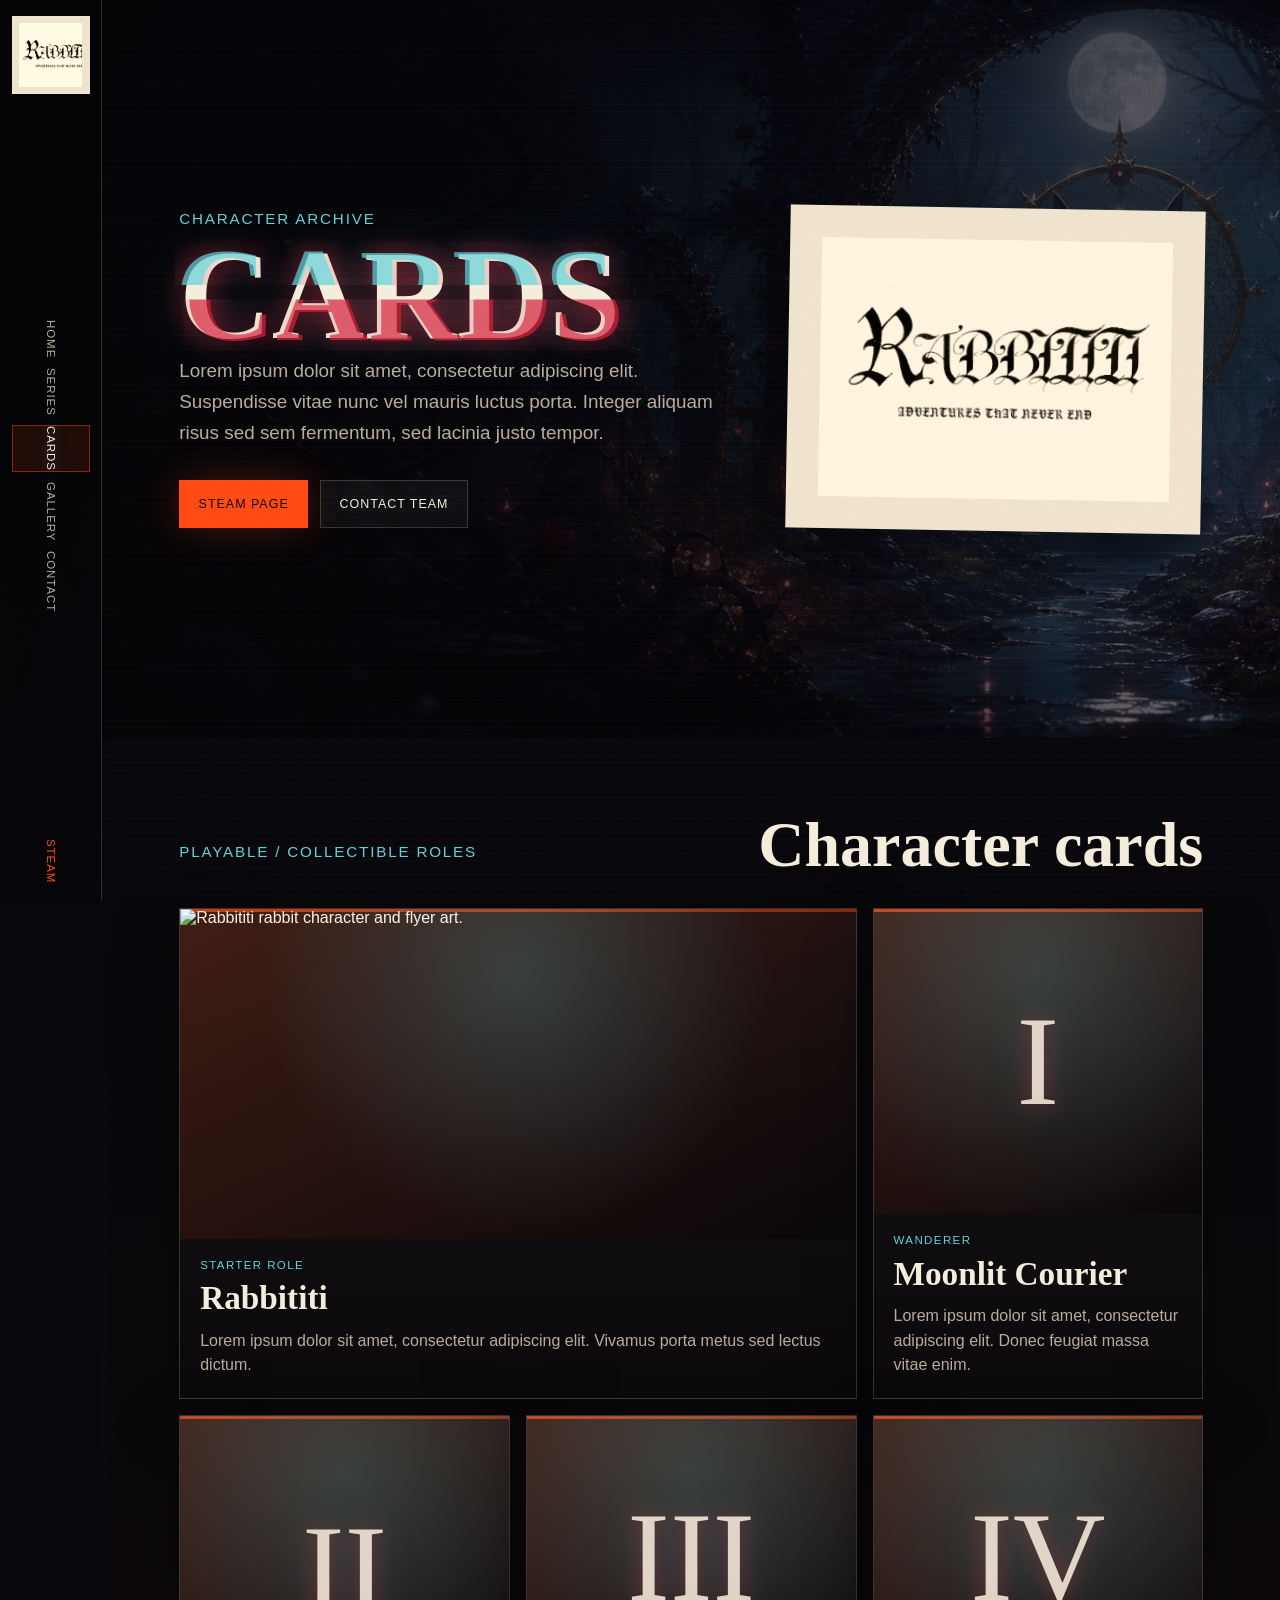
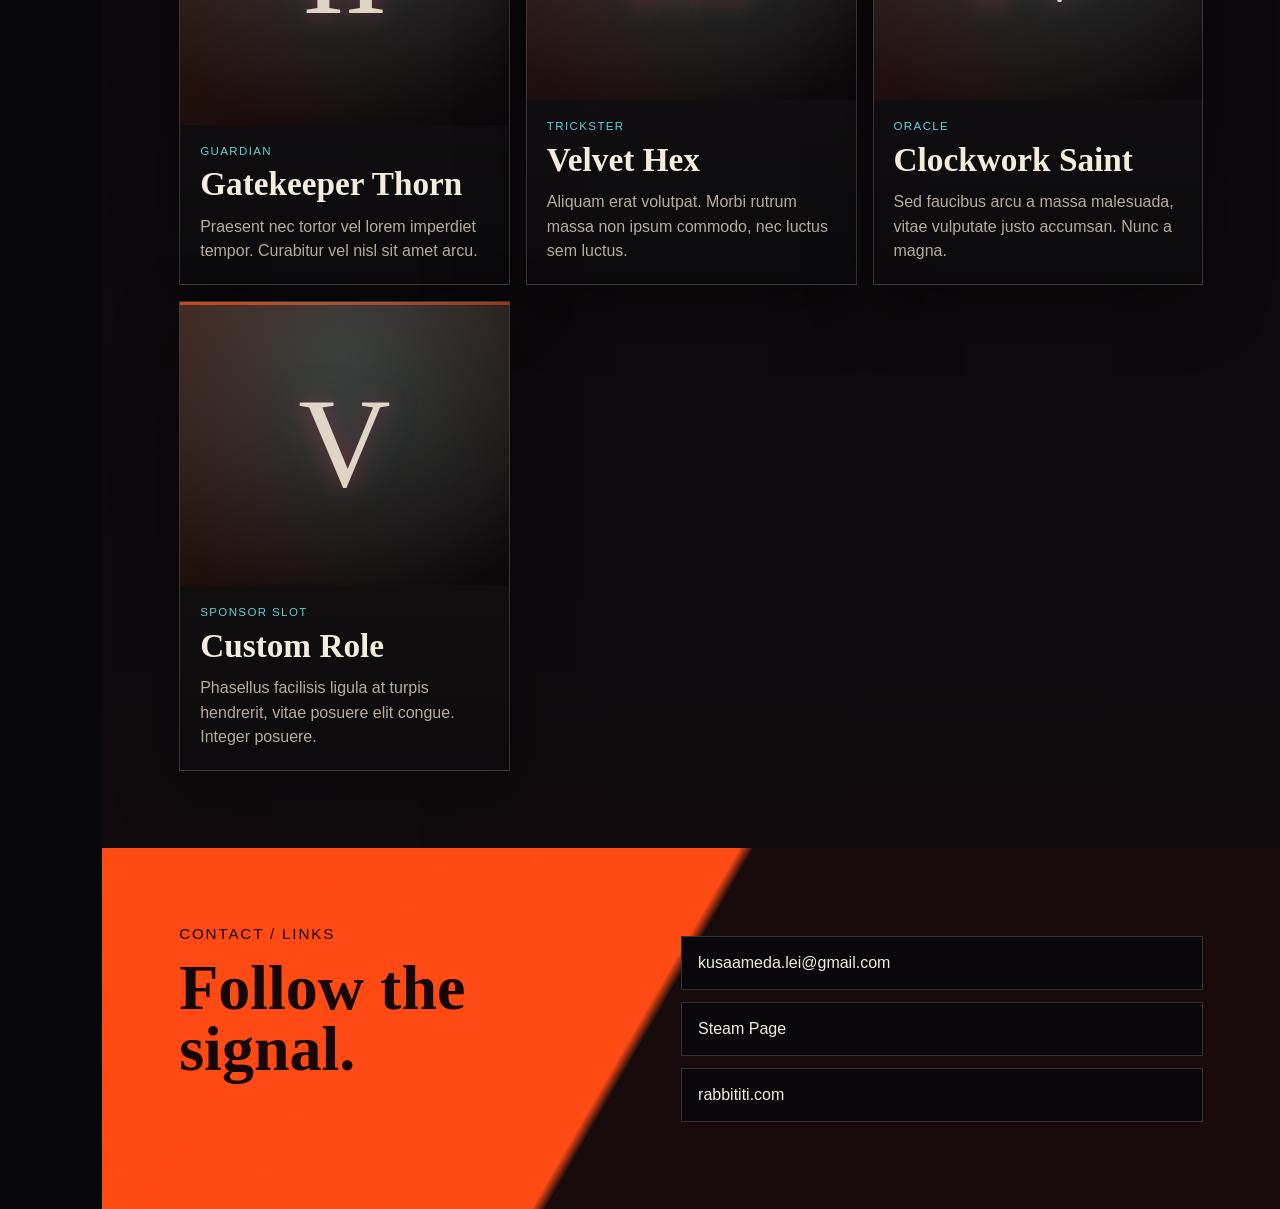
==== characters.html @ efd6b51d "Add files via upload 1" ====
<!doctype html>
<html lang="en">
  <head>
    <meta charset="utf-8">
    <meta name="viewport" content="width=device-width, initial-scale=1">
    <meta name="description" content="Rabbititi character card archive, contact information, and Steam page link.">
    <title>Rabbititi | Character Cards</title>
    <link rel="preload" href="assets/rabbititi-logo-card.png" as="image">
    <link rel="stylesheet" href="styles.css">
  </head>
  <body>
    <div class="noise" aria-hidden="true"></div>
    <div class="scanline" aria-hidden="true"></div>

    <aside class="side-nav" aria-label="Rabbititi navigation">
      <a class="brand-mark" href="index.html#home" aria-label="Rabbititi home">
        <img src="assets/rabbititi-logo-card.png" alt="Rabbititi">
      </a>
      <nav>
        <a href="index.html#home" class="nav-link">Home</a>
        <a href="series.html" class="nav-link">Series</a>
        <a href="#cards" class="nav-link is-active">Cards</a>
        <a href="#gallery" class="nav-link">Gallery</a>
        <a href="#contact" class="nav-link">Contact</a>
      </nav>
      <a class="contact-chip" href="https://store.steampowered.com/" target="_blank" rel="noreferrer">Steam</a>
    </aside>

    <main>
      <section class="characters-hero section compact-section" data-section id="cards">
        <div class="section-copy">
          <p class="kicker">Character Archive</p>
          <h1 class="page-title glitch" data-text="CARDS">CARDS</h1>
          <p>
            Lorem ipsum dolor sit amet, consectetur adipiscing elit. Suspendisse vitae
            nunc vel mauris luctus porta. Integer aliquam risus sed sem fermentum,
            sed lacinia justo tempor.
          </p>
          <div class="hero-actions">
            <a class="button primary" href="https://store.steampowered.com/" target="_blank" rel="noreferrer">Steam Page</a>
            <a class="button ghost" href="mailto:kusaameda.lei@gmail.com">Contact Team</a>
          </div>
        </div>
        <figure class="logo-shrine card-logo">
          <img src="assets/rabbititi-logo-card.png" alt="Rabbititi logo and Adventures That Never End tagline.">
        </figure>
      </section>

      <section class="card-gallery section compact-section" data-section id="gallery">
        <div class="gallery-head">
          <p class="kicker">Playable / Collectible Roles</p>
          <h2>Character cards</h2>
        </div>

        <div class="character-grid" aria-label="Rabbititi character cards">
          <article class="character-card featured-card">
            <div class="card-art rabbit-art">
              <img src="assets/rabbititi-flyer.png" alt="Rabbititi rabbit character and flyer art.">
            </div>
            <div class="card-copy">
              <p class="card-type">Starter Role</p>
              <h3>Rabbititi</h3>
              <p>Lorem ipsum dolor sit amet, consectetur adipiscing elit. Vivamus porta metus sed lectus dictum.</p>
            </div>
          </article>

          <article class="character-card">
            <div class="card-art symbol-art">I</div>
            <div class="card-copy">
              <p class="card-type">Wanderer</p>
              <h3>Moonlit Courier</h3>
              <p>Lorem ipsum dolor sit amet, consectetur adipiscing elit. Donec feugiat massa vitae enim.</p>
            </div>
          </article>

          <article class="character-card">
            <div class="card-art symbol-art">II</div>
            <div class="card-copy">
              <p class="card-type">Guardian</p>
              <h3>Gatekeeper Thorn</h3>
              <p>Praesent nec tortor vel lorem imperdiet tempor. Curabitur vel nisl sit amet arcu.</p>
            </div>
          </article>

          <article class="character-card">
            <div class="card-art symbol-art">III</div>
            <div class="card-copy">
              <p class="card-type">Trickster</p>
              <h3>Velvet Hex</h3>
              <p>Aliquam erat volutpat. Morbi rutrum massa non ipsum commodo, nec luctus sem luctus.</p>
            </div>
          </article>

          <article class="character-card">
            <div class="card-art symbol-art">IV</div>
            <div class="card-copy">
              <p class="card-type">Oracle</p>
              <h3>Clockwork Saint</h3>
              <p>Sed faucibus arcu a massa malesuada, vitae vulputate justo accumsan. Nunc a magna.</p>
            </div>
          </article>

          <article class="character-card">
            <div class="card-art symbol-art">V</div>
            <div class="card-copy">
              <p class="card-type">Sponsor Slot</p>
              <h3>Custom Role</h3>
              <p>Phasellus facilisis ligula at turpis hendrerit, vitae posuere elit congue. Integer posuere.</p>
            </div>
          </article>
        </div>
      </section>

      <section class="contact-section section compact-section" data-section id="contact">
        <div class="contact-panel">
          <div>
            <p class="kicker">Contact / Links</p>
            <h2>Follow the signal.</h2>
          </div>
          <div class="contact-list">
            <a href="mailto:kusaameda.lei@gmail.com">kusaameda.lei@gmail.com</a>
            <a href="https://store.steampowered.com/" target="_blank" rel="noreferrer">Steam Page</a>
            <a href="index.html#home">rabbititi.com</a>
          </div>
        </div>
      </section>
    </main>

    <script src="script.js"></script>
  </body>
</html>
---- styles.css ----
:root {
  color-scheme: dark;
  --bg: #08070b;
  --ink: #f5eddc;
  --muted: #b9ac9f;
  --line: rgba(245, 237, 220, 0.18);
  --blood: #d6253d;
  --ember: #ff4a14;
  --teal: #63d1d8;
  --gold: #c8a35b;
  --nav: clamp(86px, 8vw, 124px);
}

* {
  box-sizing: border-box;
}

html {
  scroll-behavior: smooth;
}

body {
  margin: 0;
  background: var(--bg);
  color: var(--ink);
  font-family: "Trebuchet MS", "Arial Narrow", Arial, sans-serif;
  letter-spacing: 0;
  overflow-x: hidden;
}

body::before {
  content: "";
  position: fixed;
  inset: 0;
  z-index: -3;
  background:
    radial-gradient(circle at 76% 8%, rgba(89, 195, 203, 0.18), transparent 31rem),
    radial-gradient(circle at 48% 82%, rgba(214, 37, 61, 0.16), transparent 28rem),
    linear-gradient(120deg, #050407 0%, #141019 42%, #070b11 100%);
}

a {
  color: inherit;
  text-decoration: none;
}

img {
  display: block;
  max-width: 100%;
}

.noise,
.scanline {
  pointer-events: none;
  position: fixed;
  inset: 0;
}

.noise {
  z-index: 20;
  opacity: 0.11;
  background-image:
    repeating-radial-gradient(circle at 12% 18%, rgba(255, 255, 255, 0.38) 0 1px, transparent 1px 5px),
    repeating-linear-gradient(0deg, transparent 0 9px, rgba(255, 255, 255, 0.09) 10px);
  mix-blend-mode: overlay;
}

.scanline {
  z-index: 21;
  background: repeating-linear-gradient(180deg, transparent 0 6px, rgba(255, 255, 255, 0.035) 7px);
}

.side-nav {
  position: fixed;
  inset: 0 auto 0 0;
  z-index: 30;
  width: var(--nav);
  display: grid;
  grid-template-rows: auto 1fr auto;
  gap: 1.4rem;
  padding: 1rem 0.72rem;
  border-right: 1px solid var(--line);
  background: rgba(5, 4, 7, 0.78);
  backdrop-filter: blur(18px);
}

.brand-mark {
  border: 1px solid var(--line);
  background: #efe3cd;
  padding: 0.4rem;
  min-height: 62px;
  display: grid;
  place-items: center;
  overflow: hidden;
}

.brand-mark img {
  width: 100%;
  aspect-ratio: 1 / 1;
  object-fit: cover;
  object-position: 12% 48%;
  filter: contrast(1.18);
}

.side-nav nav {
  display: grid;
  align-content: center;
  gap: 0.52rem;
}

.nav-link,
.contact-chip {
  min-height: 40px;
  display: grid;
  place-items: center;
  border: 1px solid transparent;
  color: var(--muted);
  font-size: 0.72rem;
  text-transform: uppercase;
  letter-spacing: 0.08em;
  writing-mode: vertical-rl;
}

.nav-link:hover,
.nav-link.is-active,
.contact-chip:hover {
  color: var(--ink);
  border-color: rgba(255, 74, 20, 0.46);
  background: rgba(255, 74, 20, 0.11);
  text-shadow: 0 0 14px rgba(99, 209, 216, 0.55);
}

.contact-chip {
  color: var(--ember);
}

main {
  margin-left: var(--nav);
}

.section {
  min-height: 100svh;
  position: relative;
  padding: clamp(3rem, 6vw, 6rem);
  scroll-margin-top: 0;
}

.hero {
  min-height: 100svh;
  display: grid;
  align-items: center;
  overflow: hidden;
}

.hero-bg,
.hero-vignette {
  position: absolute;
  inset: 0;
}

.hero-bg {
  z-index: -3;
  background: #050407;
}

.hero-frame {
  position: absolute;
  inset: -3%;
  width: 106%;
  height: 106%;
  object-fit: cover;
  opacity: 0;
  transform: scale(1.06);
  filter: saturate(0.9) contrast(1.14) brightness(0.68);
  transition: opacity 1.5s ease, transform 7s ease, filter 1.5s ease;
}

.hero-frame.is-visible {
  opacity: 1;
  transform: scale(1.01);
  filter: saturate(1.03) contrast(1.1) brightness(0.78);
}

.hero-vignette {
  z-index: -2;
  background:
    linear-gradient(90deg, rgba(5, 4, 7, 0.94) 0%, rgba(5, 4, 7, 0.72) 32%, rgba(5, 4, 7, 0.18) 66%, rgba(5, 4, 7, 0.76) 100%),
    linear-gradient(0deg, rgba(5, 4, 7, 0.72) 0%, transparent 45%, rgba(5, 4, 7, 0.34) 100%);
}

.hero-copy {
  max-width: min(760px, 86vw);
  transform: translate3d(calc(var(--mx, 0) * -10px), calc(var(--my, 0) * -8px), 0);
}

.kicker {
  margin: 0 0 1rem;
  color: var(--teal);
  font-size: clamp(0.76rem, 1.3vw, 0.95rem);
  text-transform: uppercase;
  letter-spacing: 0.12em;
}

h1,
h2,
p {
  margin-top: 0;
}

h1 {
  margin-bottom: 0.45rem;
  font-family: Georgia, "Times New Roman", serif;
  font-size: clamp(4.6rem, 12vw, 12rem);
  line-height: 0.82;
  font-weight: 900;
  letter-spacing: 0;
  text-shadow:
    0 0 30px rgba(214, 37, 61, 0.48),
    0 0 70px rgba(99, 209, 216, 0.24);
}

h2 {
  max-width: 820px;
  font-family: Georgia, "Times New Roman", serif;
  font-size: clamp(2.1rem, 5vw, 5rem);
  line-height: 0.95;
  letter-spacing: 0;
}

.tagline {
  color: #efe2c8;
  font-size: clamp(1.15rem, 2.5vw, 2rem);
}

.glitch {
  position: relative;
}

.glitch::before,
.glitch::after {
  content: attr(data-text);
  position: absolute;
  inset: 0;
  opacity: 0.72;
  pointer-events: none;
}

.glitch::before {
  color: var(--teal);
  clip-path: inset(0 0 58% 0);
  transform: translate(-0.035em, -0.015em);
  animation: glitch-a 3.2s steps(2, end) infinite;
}

.glitch::after {
  color: var(--blood);
  clip-path: inset(52% 0 0 0);
  transform: translate(0.032em, 0.018em);
  animation: glitch-b 2.7s steps(2, end) infinite;
}

.hero-actions {
  display: flex;
  flex-wrap: wrap;
  gap: 0.75rem;
  margin-top: 2rem;
}

.button {
  min-height: 48px;
  display: inline-flex;
  align-items: center;
  justify-content: center;
  padding: 0.85rem 1.15rem;
  border: 1px solid var(--line);
  color: var(--ink);
  text-transform: uppercase;
  font-size: 0.78rem;
  letter-spacing: 0.08em;
}

.button.primary {
  border-color: rgba(255, 74, 20, 0.78);
  background: var(--ember);
  color: #130705;
  box-shadow: 0 0 38px rgba(255, 74, 20, 0.26);
}

.button.ghost {
  background: rgba(255, 255, 255, 0.04);
}

.hero-panel {
  position: absolute;
  right: clamp(1rem, 4vw, 4rem);
  bottom: clamp(1rem, 4vw, 4rem);
  width: min(340px, calc(100vw - var(--nav) - 2rem));
  border-left: 2px solid var(--ember);
  padding: 1rem 0 1rem 1rem;
  color: var(--muted);
  background: linear-gradient(90deg, rgba(5, 4, 7, 0.78), transparent);
}

.world {
  display: grid;
  grid-template-columns: minmax(260px, 0.85fr) minmax(320px, 1.15fr);
  gap: clamp(2rem, 5vw, 5rem);
  align-items: center;
  background:
    linear-gradient(180deg, rgba(8, 7, 11, 0.98), rgba(24, 10, 12, 0.92)),
    url("assets/rabbititi-hero.png") center / cover fixed;
}

.section-copy p:not(.kicker) {
  max-width: 640px;
  color: var(--muted);
  font-size: clamp(1rem, 1.5vw, 1.18rem);
  line-height: 1.65;
}

.art-stage {
  margin: 0;
  position: relative;
  transform: rotate(-1deg);
}

.art-stage::before {
  content: "";
  position: absolute;
  inset: -1rem;
  border: 1px solid rgba(255, 74, 20, 0.32);
  transform: rotate(2deg);
}

.art-stage img {
  position: relative;
  width: 100%;
  box-shadow: 0 28px 90px rgba(0, 0, 0, 0.54);
}

.recruit {
  min-height: 78svh;
  display: grid;
  align-content: center;
  gap: 2rem;
  background:
    linear-gradient(120deg, rgba(255, 74, 20, 0.9), rgba(255, 74, 20, 0.68) 42%, rgba(7, 6, 8, 0.9) 43%),
    #ff4a14;
  color: #150705;
}

.recruit .kicker {
  color: #150705;
}

.recruit-band {
  display: grid;
  grid-template-columns: minmax(260px, 0.9fr) minmax(280px, 1fr);
  gap: 2rem;
  align-items: start;
}

.sigil-list {
  display: grid;
  gap: 0.75rem;
  margin: 0;
  padding: 0;
  list-style: none;
  font-size: clamp(1.05rem, 2vw, 1.5rem);
  font-weight: 800;
}

.sigil-list li {
  min-height: 48px;
  display: flex;
  align-items: center;
  gap: 0.8rem;
  border-bottom: 1px solid rgba(21, 7, 5, 0.24);
}

.sigil-list li::before {
  content: "+";
  width: 28px;
  height: 28px;
  display: grid;
  place-items: center;
  color: #ff4a14;
  background: #150705;
}

.orange-rip {
  max-width: 920px;
  padding: 1.2rem;
  color: var(--ink);
  background: #09070b;
  box-shadow: 0 18px 0 rgba(21, 7, 5, 0.28);
}

.orange-rip p {
  margin-bottom: 0.5rem;
  font-size: clamp(1rem, 2vw, 1.45rem);
  font-weight: 800;
}

.orange-rip a {
  color: var(--teal);
}

.access {
  min-height: 88svh;
  display: grid;
  grid-template-columns: minmax(280px, 0.95fr) minmax(280px, 1.05fr);
  gap: clamp(2rem, 5vw, 5rem);
  align-items: center;
  background:
    linear-gradient(90deg, rgba(5, 4, 7, 0.74), rgba(5, 4, 7, 0.96)),
    url("assets/rabbititi-flyer.png") center / cover;
}

.logo-shrine {
  background: #efe3cd;
  padding: clamp(1rem, 3vw, 2rem);
  box-shadow: 0 24px 90px rgba(0, 0, 0, 0.48);
}

.logo-shrine img {
  width: 100%;
  filter: contrast(1.1);
}

.compact-section {
  min-height: auto;
}

.characters-hero {
  min-height: 82svh;
  display: grid;
  grid-template-columns: minmax(300px, 1.05fr) minmax(260px, 0.8fr);
  gap: clamp(2rem, 5vw, 5rem);
  align-items: center;
  background:
    linear-gradient(90deg, rgba(5, 4, 7, 0.92), rgba(5, 4, 7, 0.58)),
    url("assets/rabbititi-hero.png") center / cover;
}

.page-title {
  font-size: clamp(4rem, 10vw, 10rem);
}

.card-logo {
  margin: 0;
  transform: rotate(1deg);
}

.card-gallery {
  background:
    linear-gradient(180deg, rgba(8, 7, 11, 0.98), rgba(16, 10, 13, 0.98)),
    url("assets/rabbititi-flyer.png") center / cover fixed;
}

.gallery-head {
  display: flex;
  align-items: end;
  justify-content: space-between;
  gap: 1.5rem;
  margin-bottom: 2rem;
}

.gallery-head h2 {
  margin-bottom: 0;
}

.character-grid {
  display: grid;
  grid-template-columns: repeat(3, minmax(0, 1fr));
  gap: 1rem;
}

.character-card {
  position: relative;
  min-height: 470px;
  display: grid;
  grid-template-rows: minmax(250px, 1fr) auto;
  overflow: hidden;
  border: 1px solid rgba(245, 237, 220, 0.18);
  background:
    linear-gradient(180deg, rgba(245, 237, 220, 0.07), rgba(245, 237, 220, 0.02)),
    rgba(5, 4, 7, 0.82);
  box-shadow: 0 20px 60px rgba(0, 0, 0, 0.36);
}

.character-card::before {
  content: "";
  position: absolute;
  inset: 0;
  border-top: 3px solid var(--ember);
  opacity: 0.75;
  pointer-events: none;
}

.featured-card {
  grid-column: span 2;
}

.card-art {
  position: relative;
  min-height: 250px;
  display: grid;
  place-items: center;
  background:
    radial-gradient(circle at 50% 20%, rgba(99, 209, 216, 0.22), transparent 16rem),
    linear-gradient(145deg, rgba(255, 74, 20, 0.18), rgba(5, 4, 7, 0.6));
}

.rabbit-art {
  overflow: hidden;
}

.rabbit-art img {
  width: 100%;
  height: 100%;
  min-height: 330px;
  object-fit: cover;
  object-position: 12% 70%;
  filter: saturate(1.08) contrast(1.06);
}

.symbol-art {
  color: rgba(245, 237, 220, 0.88);
  font-family: Georgia, "Times New Roman", serif;
  font-size: clamp(5rem, 10vw, 9rem);
  text-shadow:
    0 0 22px rgba(214, 37, 61, 0.42),
    0 0 42px rgba(99, 209, 216, 0.25);
}

.card-copy {
  position: relative;
  padding: 1.25rem;
}

.card-type {
  margin-bottom: 0.55rem;
  color: var(--teal);
  font-size: 0.72rem;
  text-transform: uppercase;
  letter-spacing: 0.12em;
}

.card-copy h3 {
  margin: 0 0 0.7rem;
  font-family: Georgia, "Times New Roman", serif;
  font-size: clamp(1.45rem, 2.6vw, 2.1rem);
  letter-spacing: 0;
}

.card-copy p:not(.card-type) {
  margin-bottom: 0;
  color: var(--muted);
  line-height: 1.55;
}

.contact-section {
  background:
    linear-gradient(120deg, rgba(255, 74, 20, 0.9), rgba(255, 74, 20, 0.72) 46%, rgba(8, 7, 11, 0.94) 47%),
    #ff4a14;
}

.contact-panel {
  display: grid;
  grid-template-columns: minmax(260px, 0.9fr) minmax(260px, 1fr);
  gap: 2rem;
  align-items: center;
  color: #150705;
}

.contact-panel .kicker {
  color: #150705;
}

.contact-list {
  display: grid;
  gap: 0.75rem;
}

.contact-list a {
  min-height: 54px;
  display: flex;
  align-items: center;
  padding: 0.9rem 1rem;
  color: var(--ink);
  background: #09070b;
  border: 1px solid rgba(245, 237, 220, 0.18);
}

.contact-list a:hover {
  color: var(--teal);
  border-color: rgba(99, 209, 216, 0.46);
}

.series-hero {
  min-height: 92svh;
  display: grid;
  align-items: center;
  overflow: hidden;
}

.series-hero-media {
  position: absolute;
  inset: 0;
  z-index: -3;
  background: #050407;
}

.series-hero-media img {
  width: 100%;
  height: 100%;
  object-fit: cover;
  filter: saturate(1.02) contrast(1.13) brightness(0.74);
  transform: scale(1.03);
}

.series-hero .section-copy p:not(.kicker),
.series-hero .hero-copy p:not(.kicker):not(.tagline) {
  max-width: 660px;
  color: var(--muted);
  line-height: 1.65;
}

.series-board {
  background:
    linear-gradient(180deg, rgba(8, 7, 11, 0.98), rgba(18, 12, 17, 0.96)),
    url("assets/rabbititi-hero.png") center / cover fixed;
}

.series-grid {
  display: grid;
  grid-template-columns: minmax(320px, 1.25fr) repeat(2, minmax(220px, 0.75fr));
  gap: 1rem;
}

.series-card {
  min-height: 420px;
  display: grid;
  overflow: hidden;
  border: 1px solid var(--line);
  background:
    linear-gradient(180deg, rgba(245, 237, 220, 0.075), rgba(245, 237, 220, 0.025)),
    rgba(5, 4, 7, 0.84);
  box-shadow: 0 22px 70px rgba(0, 0, 0, 0.38);
}

.first-title {
  grid-row: span 2;
}

.series-card-art {
  min-height: 360px;
  overflow: hidden;
}

.series-card-art img {
  width: 100%;
  height: 100%;
  object-fit: cover;
  object-position: 23% 65%;
  filter: saturate(1.05) contrast(1.08);
}

.planned-title {
  align-content: space-between;
}

.planned-mark {
  min-height: 230px;
  display: grid;
  place-items: center;
  color: rgba(245, 237, 220, 0.9);
  font-family: Georgia, "Times New Roman", serif;
  font-size: clamp(4.5rem, 9vw, 8rem);
  background:
    radial-gradient(circle at 50% 38%, rgba(99, 209, 216, 0.18), transparent 12rem),
    linear-gradient(145deg, rgba(255, 74, 20, 0.15), rgba(5, 4, 7, 0.58));
}

.empty-slot {
  border-style: dashed;
}

.series-card-copy {
  padding: 1.25rem;
}

.series-card-copy h3 {
  margin: 0 0 0.7rem;
  font-family: Georgia, "Times New Roman", serif;
  font-size: clamp(1.6rem, 3vw, 2.7rem);
  line-height: 1;
}

.series-card-copy p:not(.card-type) {
  color: var(--muted);
  line-height: 1.55;
}

.card-actions {
  display: flex;
  flex-wrap: wrap;
  gap: 0.6rem;
  margin-top: 1rem;
}

.card-actions a {
  min-height: 38px;
  display: inline-flex;
  align-items: center;
  padding: 0.55rem 0.8rem;
  border: 1px solid rgba(255, 74, 20, 0.44);
  color: var(--ink);
  text-transform: uppercase;
  font-size: 0.72rem;
  letter-spacing: 0.08em;
}

.about-section {
  background:
    linear-gradient(120deg, rgba(255, 74, 20, 0.86), rgba(255, 74, 20, 0.66) 38%, rgba(8, 7, 11, 0.95) 39%),
    #ff4a14;
}

.about-layout {
  display: grid;
  grid-template-columns: minmax(260px, 0.85fr) minmax(300px, 1.15fr);
  gap: clamp(2rem, 5vw, 5rem);
  align-items: center;
}

.about-logo {
  margin: 0;
  transform: rotate(-1deg);
}

@keyframes glitch-a {
  0%, 89%, 100% { transform: translate(-0.025em, -0.01em); }
  90% { transform: translate(0.07em, -0.035em); }
  94% { transform: translate(-0.055em, 0.025em); }
}

@keyframes glitch-b {
  0%, 82%, 100% { transform: translate(0.025em, 0.015em); }
  83% { transform: translate(-0.065em, 0.035em); }
  88% { transform: translate(0.045em, -0.025em); }
}

@media (max-width: 860px) {
  :root {
    --nav: 0px;
  }

  .side-nav {
    inset: auto 0 0 0;
    width: auto;
    height: 68px;
    grid-template-columns: 52px 1fr auto;
    grid-template-rows: 1fr;
    padding: 0.5rem;
    border-right: 0;
    border-top: 1px solid var(--line);
  }

  .brand-mark {
    min-height: 0;
    padding: 0.22rem;
  }

  .side-nav nav {
    grid-auto-flow: column;
    align-content: stretch;
    align-items: stretch;
  }

  .nav-link,
  .contact-chip {
    writing-mode: horizontal-tb;
    min-height: 0;
    min-width: 54px;
    font-size: 0.62rem;
  }

  main {
    margin-left: 0;
    padding-bottom: 68px;
  }

  .section {
    padding: 2rem 1.15rem;
  }

  .hero {
    min-height: calc(100svh - 68px);
  }

  .hero-vignette {
    background:
      linear-gradient(90deg, rgba(5, 4, 7, 0.9), rgba(5, 4, 7, 0.32)),
      linear-gradient(0deg, rgba(5, 4, 7, 0.8), transparent 58%);
  }

  .hero-panel {
    position: relative;
    right: auto;
    bottom: auto;
    width: auto;
    margin-top: 1.8rem;
  }

  .world,
  .recruit-band,
  .access,
  .characters-hero,
  .contact-panel,
  .series-grid,
  .about-layout {
    grid-template-columns: 1fr;
  }

  .first-title {
    grid-row: auto;
  }

  .gallery-head {
    display: block;
  }

  .character-grid {
    grid-template-columns: 1fr;
  }

  .featured-card {
    grid-column: auto;
  }

  .recruit {
    background:
      linear-gradient(180deg, rgba(255, 74, 20, 0.92), rgba(255, 74, 20, 0.76) 58%, rgba(7, 6, 8, 0.95) 59%),
      #ff4a14;
  }
}

@media (prefers-reduced-motion: reduce) {
  *,
  *::before,
  *::after {
    animation-duration: 0.001ms !important;
    animation-iteration-count: 1 !important;
    scroll-behavior: auto !important;
    transition-duration: 0.001ms !important;
  }
}
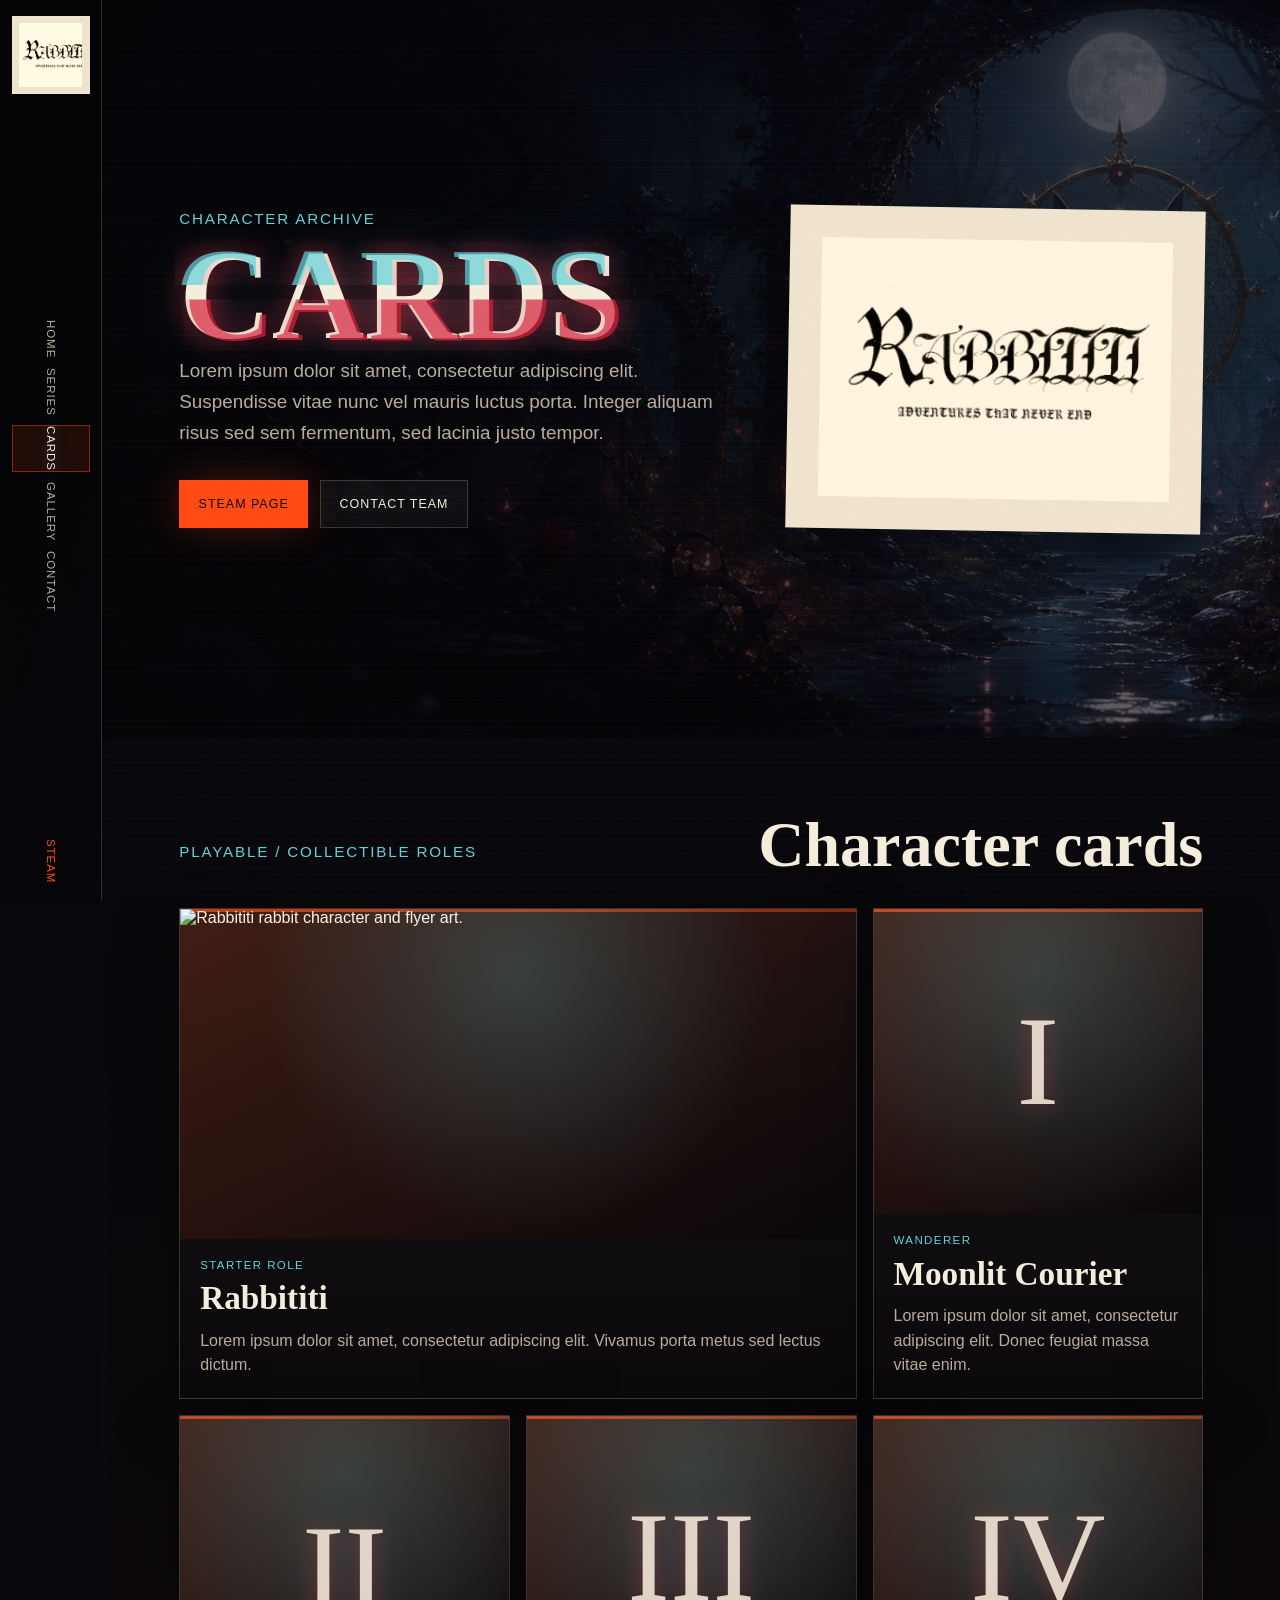
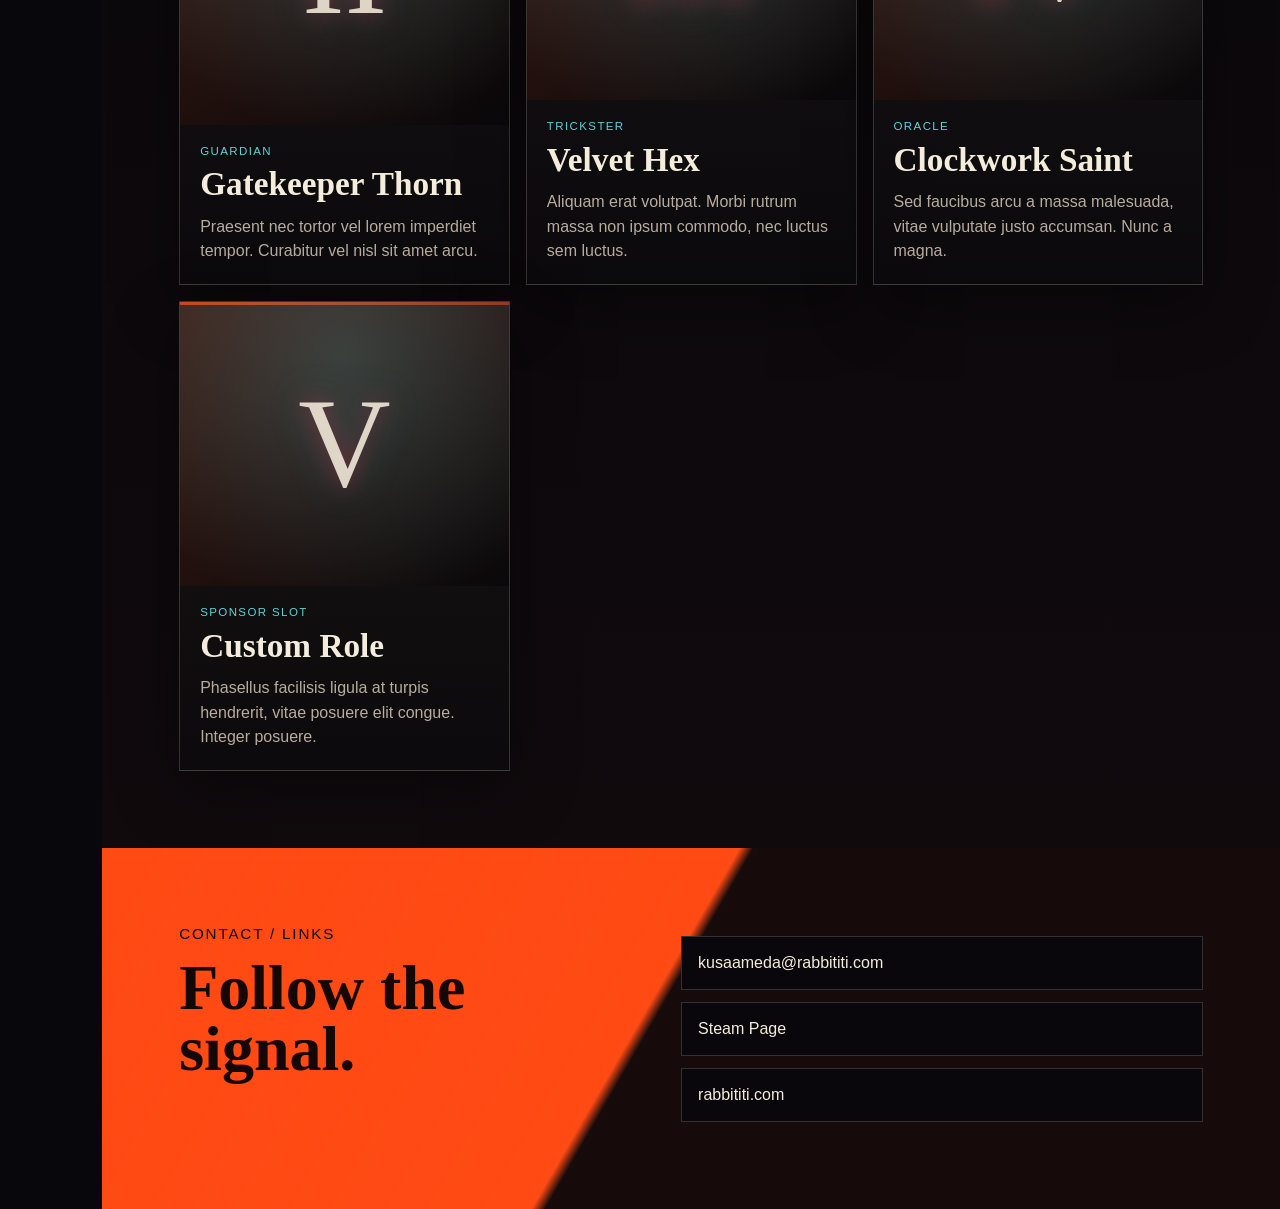
==== commit 6c47d7c7: "Update characters.html" ====
--- a/characters.html
+++ b/characters.html
@@ -118,7 +118,7 @@
             <h2>Follow the signal.</h2>
           </div>
           <div class="contact-list">
-            <a href="mailto:kusaameda.lei@gmail.com">kusaameda.lei@gmail.com</a>
+            <a href="mailto:kusaameda.lei@gmail.com">kusaameda@rabbititi.com</a>
             <a href="https://store.steampowered.com/" target="_blank" rel="noreferrer">Steam Page</a>
             <a href="index.html#home">rabbititi.com</a>
           </div>
